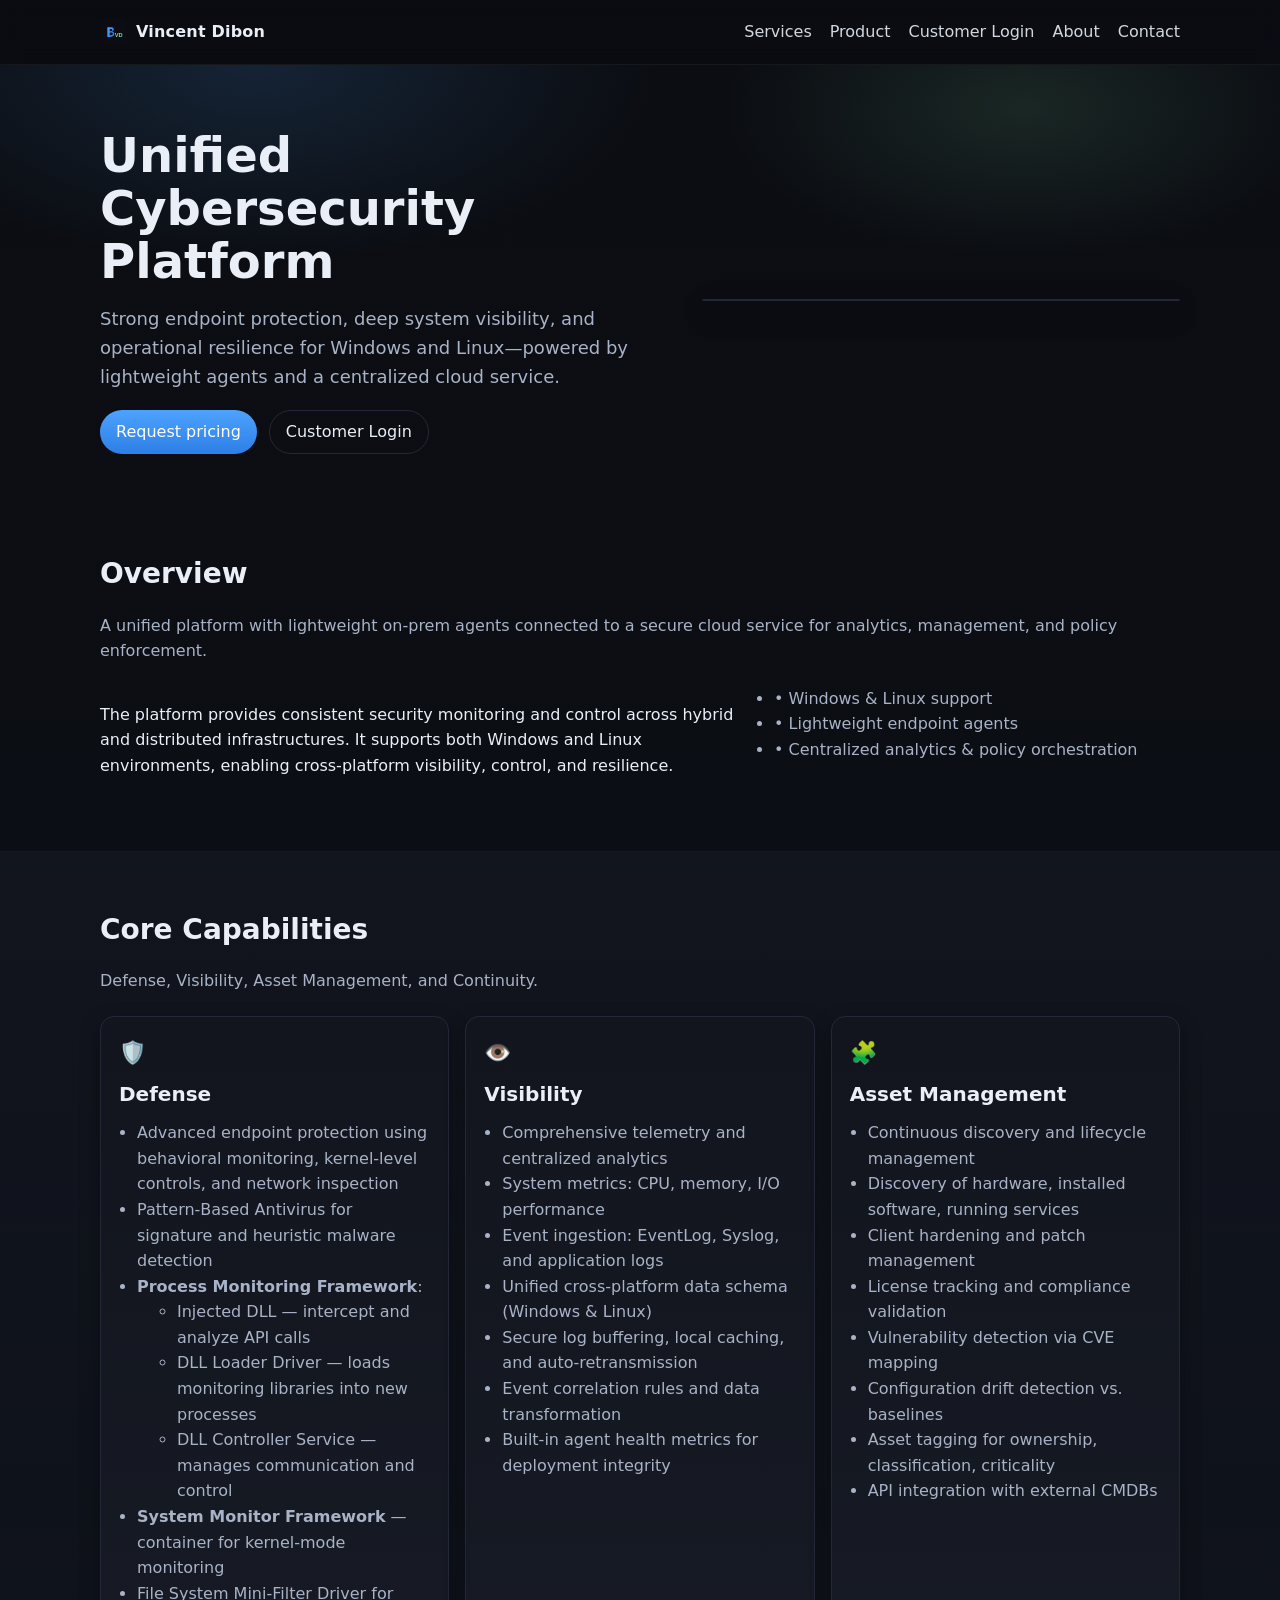
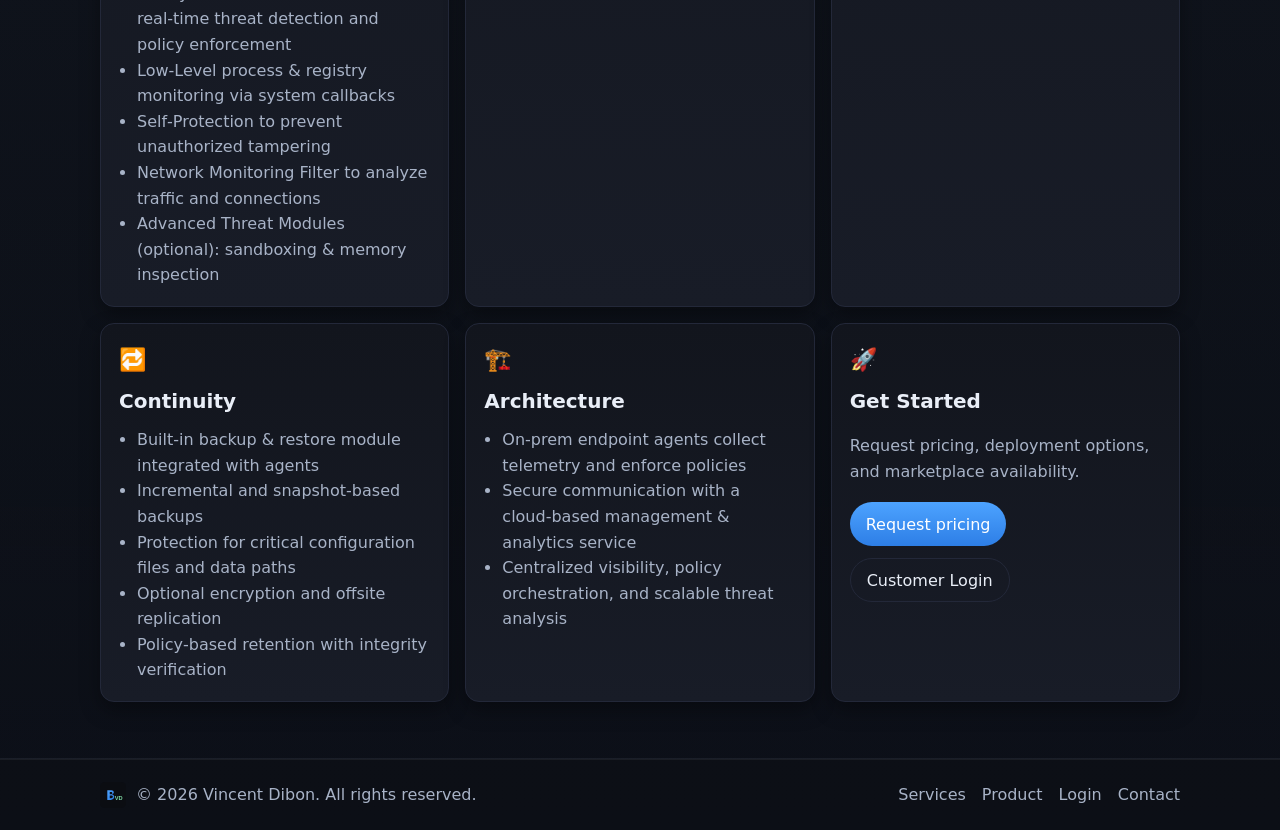
==== product.html @ 0c362d50 "Product Page" ====
<!DOCTYPE html>
<html lang="en">
<head>
  <meta charset="utf-8" />
  <meta name="viewport" content="width=device-width, initial-scale=1" />
  <title>Unified Cybersecurity Platform — Vincent Dibon</title>
  <meta name="description" content="Unified cybersecurity platform with endpoint defense, deep visibility, asset management, and continuity—Windows & Linux support." />
  <meta name="author" content="Vincent Dibon" />
  <link rel="icon" href="assets/favicon.svg" />
  <link rel="stylesheet" href="styles.css" />
  <!-- Open Graph (optional) -->
  <meta property="og:title" content="Unified Cybersecurity Platform — Vincent Dibon" />
  <meta property="og:description" content="Endpoint defense, deep visibility, asset management, continuity. Lightweight agents with centralized cloud analytics." />
  <meta property="og:type" content="website" />
  <meta property="og:url" content="./product.html" />
</head>
<body>
  <header class="site-header">
    <div class="container nav">
      <a class="brand" href="index.html">
        <img class="brand-mark" src="assets/favicon.svg" alt="VD logo" />
        <span class="brand-name">Vincent Dibon</span>
      </a>
      <nav class="menu" aria-label="Primary">
        <a href="index.html#services">Services</a>
        <a href="product.html" aria-current="page">Product</a>
        <a href="login.html">Customer Login</a>
        <a href="index.html#about">About</a>
        <a href="index.html#contact">Contact</a>
      </nav>
    </div>
  </header>

  <main>
    <!-- Hero -->
    <section class="hero">
      <div class="container hero-grid">
        <div class="hero-copy">
          <h1>Unified Cybersecurity Platform</h1>
          <p class="lead">
            Strong endpoint protection, deep system visibility, and operational resilience for Windows and Linux—powered by lightweight agents and a centralized cloud service.
          </p>
          <div class="cta-row">
            <a class="btn btn-primary" href="mailto:hello@vincentdibon.com?subject=Product%20Inquiry%20-%20Unified%20Cybersecurity%20Platform">Request pricing</a>
            <a class="btn btn-ghost" href="login.html">Customer Login</a>
          </div>
        </div>
        <div class="hero-visual">
          <div class="hero-card">
            <!-- Optional hero image -->
            <!-- <img src="assets/hero.jpg" alt="Security platform visualization"> -->
          </div>
        </div>
      </div>
    </section>

    <!-- Overview -->
    <section class="section">
      <div class="container">
        <header class="section-header">
          <h2>Overview</h2>
          <p class="muted">A unified platform with lightweight on‑prem agents connected to a secure cloud service for analytics, management, and policy enforcement.</p>
        </header>
        <div class="about-grid">
          <div>
            <p>
              The platform provides consistent security monitoring and control across hybrid and distributed infrastructures. It supports both Windows and Linux environments, enabling cross‑platform visibility, control, and resilience.
            </p>
          </div>
          <ul class="about-list">
            <li>• Windows & Linux support</li>
            <li>• Lightweight endpoint agents</li>
            <li>• Centralized analytics & policy orchestration</li>
          </ul>
        </div>
      </div>
    </section>

    <!-- Core Capabilities -->
    <section class="section alt">
      <div class="container">
        <header class="section-header">
          <h2>Core Capabilities</h2>
          <p class="muted">Defense, Visibility, Asset Management, and Continuity.</p>
        </header>

        <div class="cards">
          <article class="card">
            <div class="card-icon">🛡️</div>
            <h3>Defense</h3>
            <ul class="bullets">
              <li>Advanced endpoint protection using behavioral monitoring, kernel‑level controls, and network inspection</li>
              <li>Pattern‑Based Antivirus for signature and heuristic malware detection</li>
              <li><strong>Process Monitoring Framework</strong>:
                <ul>
                  <li>Injected DLL — intercept and analyze API calls</li>
                  <li>DLL Loader Driver — loads monitoring libraries into new processes</li>
                  <li>DLL Controller Service — manages communication and control</li>
                </ul>
              </li>
              <li><strong>System Monitor Framework</strong> — container for kernel‑mode monitoring</li>
              <li>File System Mini‑Filter Driver for real‑time threat detection and policy enforcement</li>
              <li>Low‑Level process & registry monitoring via system callbacks</li>
              <li>Self‑Protection to prevent unauthorized tampering</li>
              <li>Network Monitoring Filter to analyze traffic and connections</li>
              <li>Advanced Threat Modules (optional): sandboxing & memory inspection</li>
            </ul>
          </article>

          <article class="card">
            <div class="card-icon">👁️</div>
            <h3>Visibility</h3>
            <ul class="bullets">
              <li>Comprehensive telemetry and centralized analytics</li>
              <li>System metrics: CPU, memory, I/O performance</li>
              <li>Event ingestion: EventLog, Syslog, and application logs</li>
              <li>Unified cross‑platform data schema (Windows & Linux)</li>
              <li>Secure log buffering, local caching, and auto‑retransmission</li>
              <li>Event correlation rules and data transformation</li>
              <li>Built‑in agent health metrics for deployment integrity</li>
            </ul>
          </article>

          <article class="card">
            <div class="card-icon">🧩</div>
            <h3>Asset Management</h3>
            <ul class="bullets">
              <li>Continuous discovery and lifecycle management</li>
              <li>Discovery of hardware, installed software, running services</li>
              <li>Client hardening and patch management</li>
              <li>License tracking and compliance validation</li>
              <li>Vulnerability detection via CVE mapping</li>
              <li>Configuration drift detection vs. baselines</li>
              <li>Asset tagging for ownership, classification, criticality</li>
              <li>API integration with external CMDBs</li>
            </ul>
          </article>
        </div>

        <div class="cards" style="margin-top:16px;">
          <article class="card">
            <div class="card-icon">🔁</div>
            <h3>Continuity</h3>
            <ul class="bullets">
              <li>Built‑in backup & restore module integrated with agents</li>
              <li>Incremental and snapshot‑based backups</li>
              <li>Protection for critical configuration files and data paths</li>
              <li>Optional encryption and offsite replication</li>
              <li>Policy‑based retention with integrity verification</li>
            </ul>
          </article>

          <article class="card">
            <div class="card-icon">🏗️</div>
            <h3>Architecture</h3>
            <ul class="bullets">
              <li>On‑prem endpoint agents collect telemetry and enforce policies</li>
              <li>Secure communication with a cloud‑based management & analytics service</li>
              <li>Centralized visibility, policy orchestration, and scalable threat analysis</li>
            </ul>
          </article>

          <article class="card">
            <div class="card-icon">🚀</div>
            <h3>Get Started</h3>
            <p class="muted">Request pricing, deployment options, and marketplace availability.</p>
            <div class="cta-row">
              <a class="btn btn-primary" href="mailto:hello@vincentdibon.com?subject=Pricing%20Request%20-%20Unified%20Cybersecurity%20Platform">Request pricing</a>
              <a class="btn btn-ghost" href="login.html">Customer Login</a>
            </div>
          </article>
        </div>
      </div>
    </section>
  </main>

  <footer class="site-footer">
    <div class="container footer-grid">
      <div class="footer-brand">
        <img class="brand-mark" src="assets/favicon.svg" alt="VD logo" />
        <span>© <span id="year"></span> Vincent Dibon. All rights reserved.</span>
      </div>
      <nav class="footer-menu">
        <a href="index.html#services">Services</a>
        <a href="product.html">Product</a>
        <a href="login.html">Login</a>
        <a href="index.html#contact">Contact</a>
      </nav>
    </div>
  </footer>

  <script>
    document.getElementById('year').textContent = new Date().getFullYear();
  </script>
</body>
</html>
---- styles.css ----
:root{
  --bg: #0b0d12;
  --panel: #12151d;
  --panel-2: #181c27;
  --text: #e9eef7;
  --muted: #a8b3c7;
  --brand: #4da3ff;
  --brand-strong: #2d7ee6;
  --accent: #82e0aa;
  --border: #232839;
  --shadow: rgba(0,0,0,0.35);
  --radius: 14px;
}

* { box-sizing: border-box; }
html, body { margin: 0; padding: 0; }
body{
  font-family: ui-sans-serif, system-ui, -apple-system, Segoe UI, Roboto, Ubuntu, Cantarell, Noto Sans, Arial, "Apple Color Emoji","Segoe UI Emoji";
  background: linear-gradient(180deg, #0b0d12 0%, #0c1018 100%);
  color: var(--text);
  line-height: 1.6;
  -webkit-font-smoothing: antialiased;
  -moz-osx-font-smoothing: grayscale;
}

.container{
  max-width: 1120px;
  margin: 0 auto;
  padding: 0 20px;
}

a{ color: var(--brand); text-decoration: none; }
a:hover{ color: var(--brand-strong); }

.btn{
  display: inline-flex;
  align-items: center;
  justify-content: center;
  height: 44px;
  padding: 0 16px;
  border-radius: 999px;
  border: 1px solid var(--border);
  color: var(--text);
  background: transparent;
  transition: transform .06s ease, background .2s ease, border-color .2s ease, color .2s ease;
  cursor: pointer;
}
.btn:hover{ transform: translateY(-1px); }
.btn-primary{
  background: linear-gradient(180deg, var(--brand) 0%, var(--brand-strong) 100%);
  color: #fff;
  border: none;
}
.btn-ghost{
  background: transparent;
  border-color: var(--border);
}

.site-header{
  position: sticky;
  top: 0;
  z-index: 10;
  backdrop-filter: saturate(140%) blur(10px);
  background: rgba(10,12,18,0.6);
  border-bottom: 1px solid rgba(255,255,255,0.05);
}
.nav{
  display: flex;
  height: 64px;
  align-items: center;
  justify-content: space-between;
}
.brand{ display: inline-flex; align-items: center; gap: 10px; color: var(--text); }
.brand-mark{ width: 26px; height: 26px; }
.brand-name{ font-weight: 700; letter-spacing: 0.2px; }
.menu{ display: flex; gap: 18px; align-items: center; }
.menu a{ color: var(--text); opacity: 0.9; }
.menu a:hover{ opacity: 1; }

.hero{
  padding: 64px 0 24px;
  background:
    radial-gradient(800px 400px at 20% 0%, rgba(77,163,255,0.15), transparent 50%),
    radial-gradient(600px 300px at 80% 10%, rgba(130,224,170,0.12), transparent 50%);
}
.hero-grid{
  display: grid;
  grid-template-columns: 1.2fr 1fr;
  gap: 28px;
  align-items: center;
}
.hero-copy h1{
  font-size: clamp(32px, 5vw, 48px);
  line-height: 1.1;
  margin: 0 0 10px;
}
.lead{ font-size: 18px; color: var(--muted); }
.cta-row{ display: flex; gap: 12px; margin: 18px 0; flex-wrap: wrap; }
.trust-points{ list-style: none; padding: 0; margin: 18px 0 0; color: var(--muted); display: grid; gap: 6px; }

.hero-card{
  background: linear-gradient(180deg, var(--panel) 0%, var(--panel-2) 100%);
  border: 1px solid var(--border);
  border-radius: var(--radius);
  box-shadow: 0 10px 30px var(--shadow);
  overflow: hidden;
}
.hero-card img{ display:block; width:100%; height:auto; }

.section{
  padding: 56px 0;
}
.section.alt{
  background: linear-gradient(180deg, rgba(23,27,39,0.5) 0%, rgba(12,16,24,0.35) 100%);
  border-top: 1px solid rgba(255,255,255,0.04);
  border-bottom: 1px solid rgba(255,255,255,0.04);
}
.section-header{
  margin-bottom: 22px;
}
.section-header h2{
  margin: 0 0 6px;
  font-size: 28px;
}
.muted{ color: var(--muted); }

.cards{
  display: grid;
  grid-template-columns: repeat(3, 1fr);
  gap: 16px;
}
.card{
  background: linear-gradient(180deg, var(--panel) 0%, var(--panel-2) 100%);
  border: 1px solid var(--border);
  border-radius: var(--radius);
  padding: 18px;
  box-shadow: 0 8px 20px var(--shadow);
}
.card-icon{ font-size: 22px; }
.card h3{ margin: 8px 0 8px; font-size: 20px; }
.bullets{ margin: 10px 0 0; padding-left: 18px; color: var(--muted); }

.product-grid{
  display: grid;
  grid-template-columns: repeat(3, 1fr);
  gap: 16px;
}
.product{
  background: linear-gradient(180deg, var(--panel) 0%, var(--panel-2) 100%);
  border: 1px solid var(--border);
  border-radius: var(--radius);
  padding: 18px;
}
.tag-row{ display:flex; gap:8px; flex-wrap: wrap; margin-top: 10px; }
.tag{
  font-size: 12px;
  color: #cfe3ff;
  background: rgba(77,163,255,0.12);
  border: 1px solid rgba(77,163,255,0.25);
  padding: 4px 8px;
  border-radius: 999px;
}

.about-grid{
  display: grid;
  grid-template-columns: 1.2fr .8fr;
  gap: 20px;
}
.about-list{ margin: 0; padding-left: 18px; color: var(--muted); }

.contact-card{
  display: grid;
  grid-template-columns: 1.2fr .8fr;
  gap: 20px;
  background: linear-gradient(180deg, var(--panel) 0%, var(--panel-2) 100%);
  border: 1px solid var(--border);
  border-radius: var(--radius);
  padding: 18px;
}
.contact-details ul{ margin: 0; padding-left: 18px; color: var(--muted); }

.site-footer{
  border-top: 1px solid rgba(255,255,255,0.06);
  padding: 22px 0;
  background: rgba(12,14,20,0.5);
}
.footer-grid{
  display: flex;
  align-items: center;
  justify-content: space-between;
  gap: 12px;
  flex-wrap: wrap;
}
.footer-brand{ display: flex; align-items: center; gap: 10px; color: var(--muted); }
.footer-menu{ display: flex; gap: 16px; }
.footer-menu a{ color: var(--muted); }
.footer-menu a:hover{ color: var(--text); }

/* Responsive */
@media (max-width: 980px){
  .hero-grid{ grid-template-columns: 1fr; }
  .cards, .product-grid{ grid-template-columns: 1fr 1fr; }
  .about-grid, .contact-card{ grid-template-columns: 1fr; }
}
@media (max-width: 640px){
  .menu{ display: none; } /* simple approach for mobile; could add a toggle menu later */
  .cards, .product-grid{ grid-template-columns: 1fr; }
  .hero{ padding-top: 36px; }
}
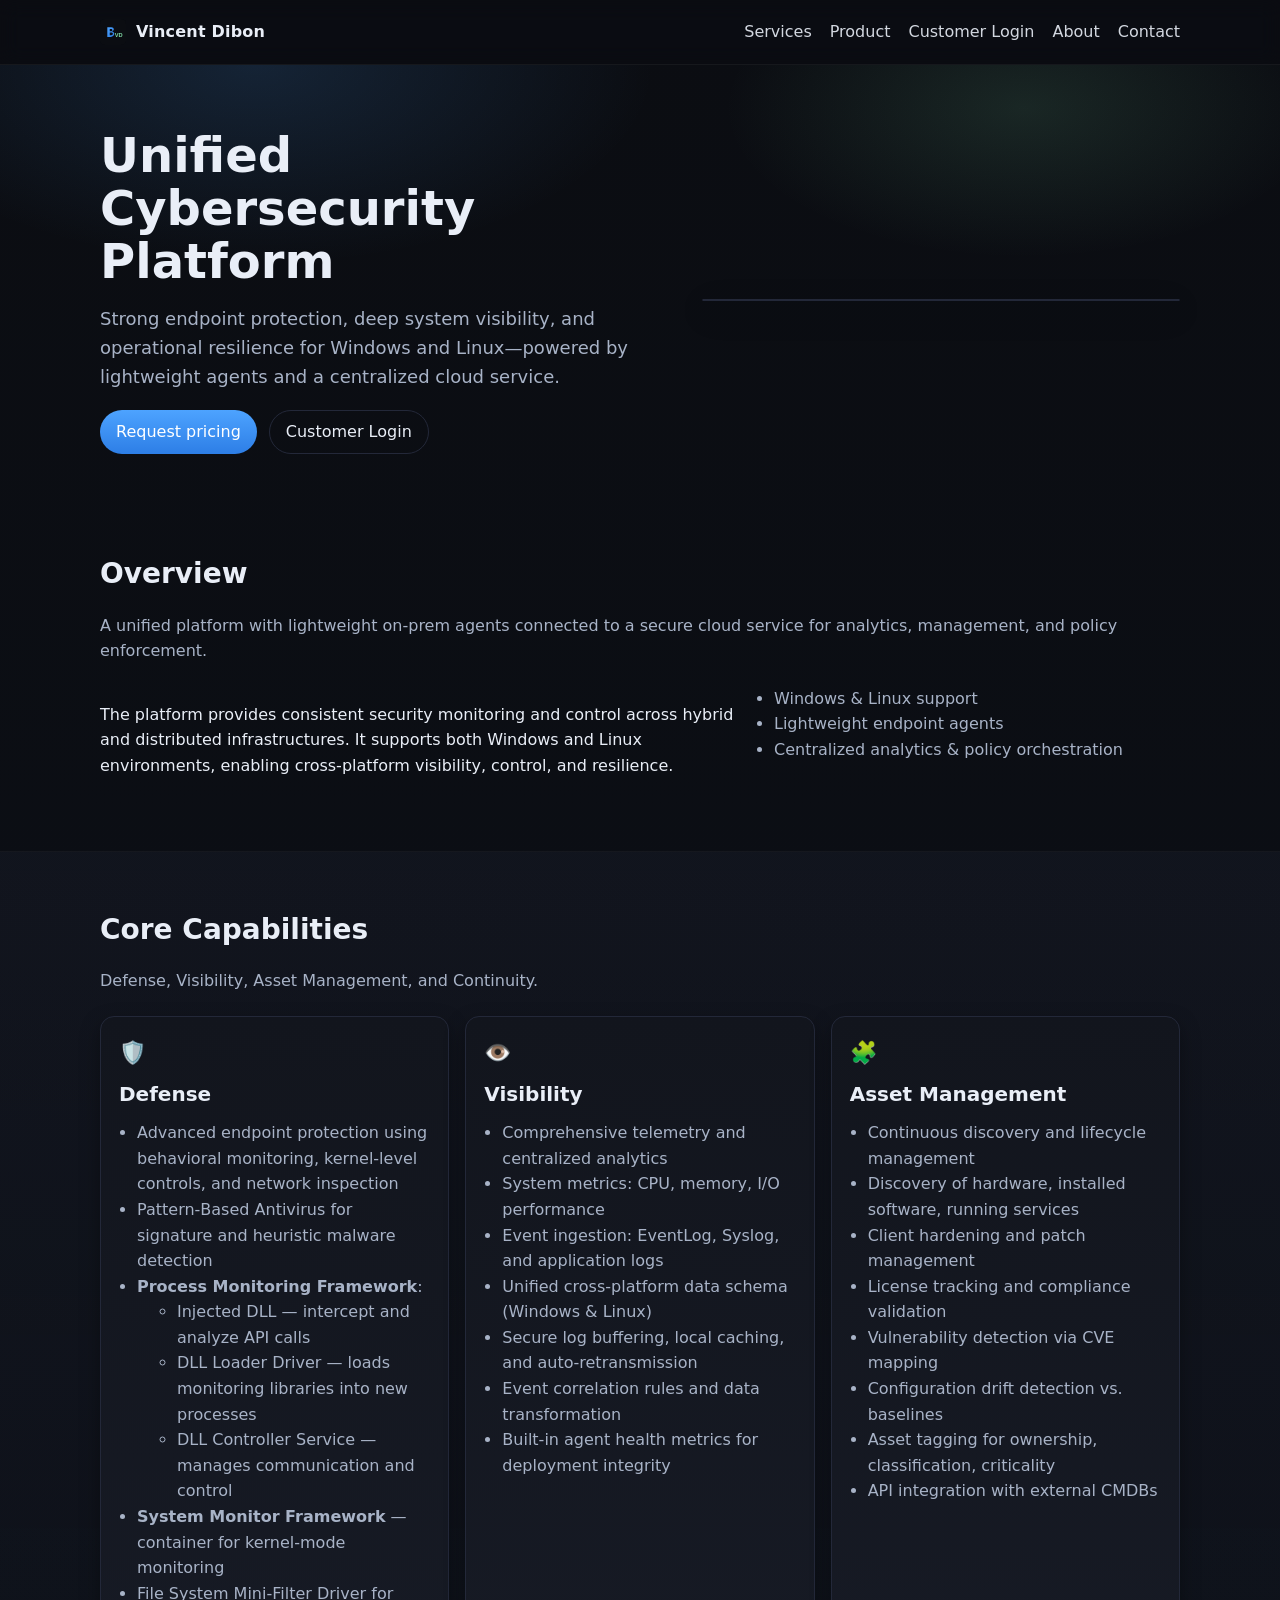
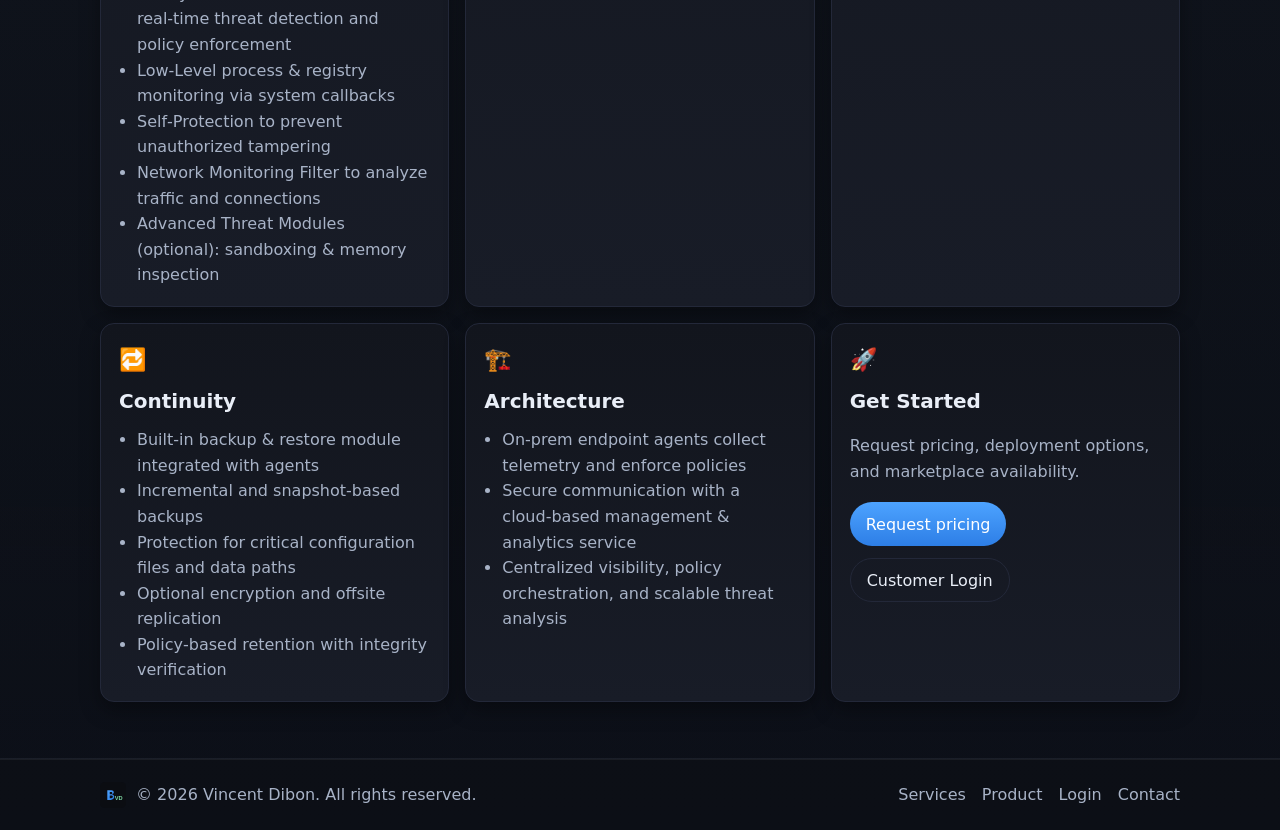
==== commit e1e11959: "Update product.html" ====
--- a/product.html
+++ b/product.html
@@ -68,9 +68,9 @@
             </p>
           </div>
           <ul class="about-list">
-            <li>• Windows & Linux support</li>
-            <li>• Lightweight endpoint agents</li>
-            <li>• Centralized analytics & policy orchestration</li>
+            <li>Windows & Linux support</li>
+            <li>Lightweight endpoint agents</li>
+            <li>Centralized analytics & policy orchestration</li>
           </ul>
         </div>
       </div>
